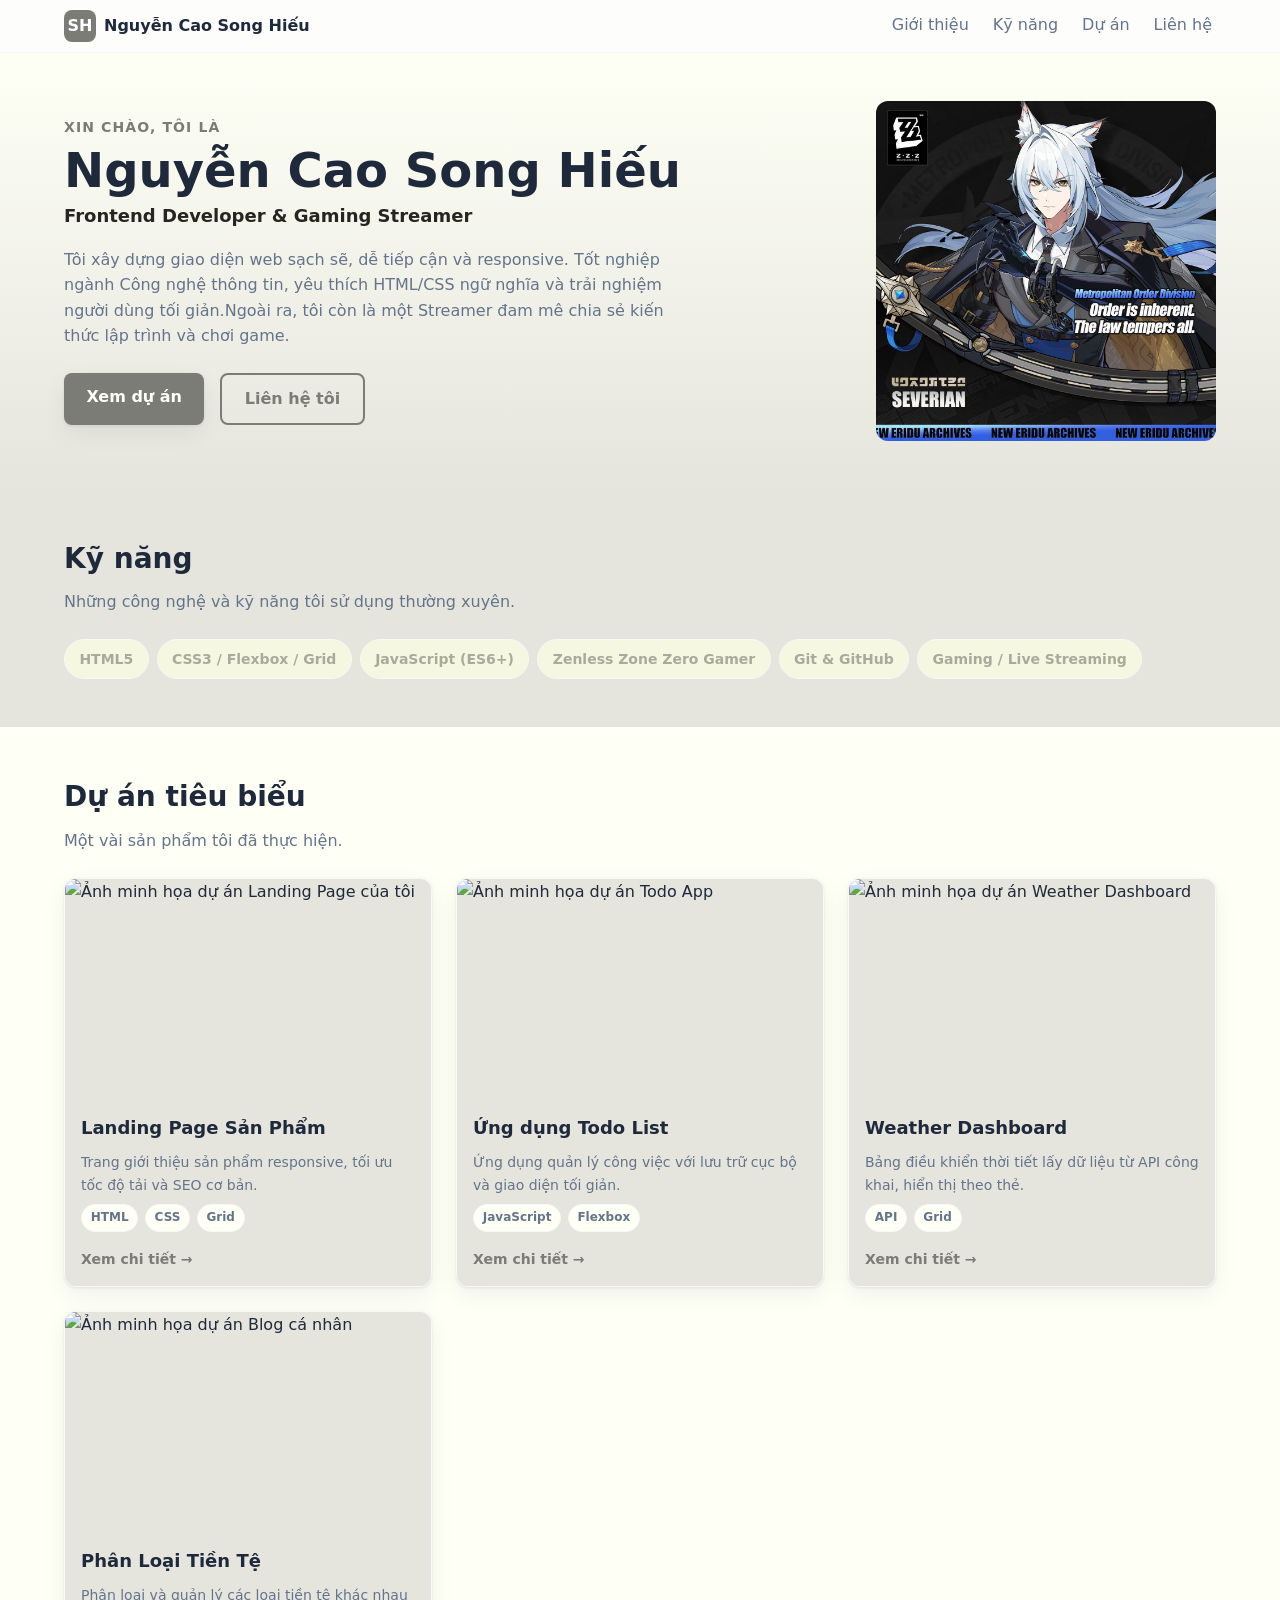
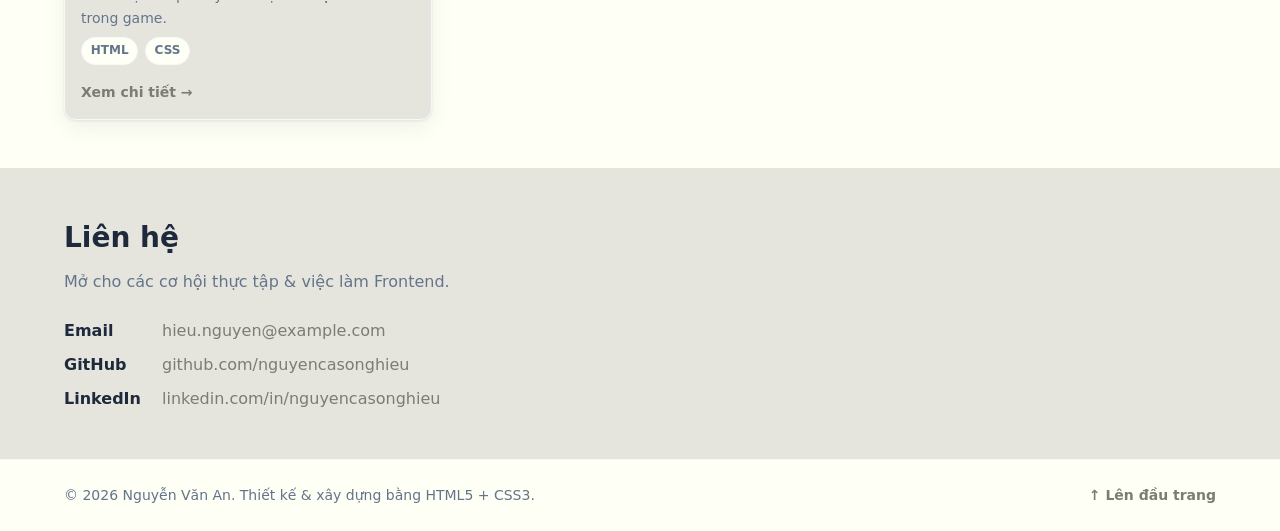
==== index.html @ f97935a9 "/Initial" ====
<!DOCTYPE html>
<!-- lang="vi" khai báo ngôn ngữ trang → hỗ trợ screen reader & SEO -->
<html lang="vi">

<head>
  <!-- ========== METADATA BẮT BUỘC ========== -->
  <meta charset="UTF-8" />
  <!-- viewport: nền tảng của responsive mobile-first, khóa tỉ lệ 1:1 với thiết bị -->
  <meta name="viewport" content="width=device-width, initial-scale=1.0" />
  <meta name="description" content="Portfolio CV của Nguyễn Cao Song Hiếu – Frontend Developer. Dự án, kỹ năng và thông tin liên hệ." />
  <meta name="author" content="Nguyễn Cao Song Hiếu" />
  <title>Nguyễn Cao Song Hiếu · Frontend Developer</title>

  <!-- Liên kết tới file CSS tách rời (yêu cầu của bài) -->
  <link rel="stylesheet" href="./assets/css/styles.css" />
</head>

<body>

  <!-- ========================================================== -->
  <!-- HEADER: nhận diện + điều hướng chính                        -->
  <!-- ========================================================== -->
  <header class="site-header">
    <div class="container header-inner">
      <!-- Thương hiệu cá nhân -->
      <a class="brand" href="#top" aria-label="Về đầu trang">
        <span class="brand-mark" aria-hidden="true">SH</span>
        <span class="brand-name">Nguyễn Cao Song Hiếu</span>
      </a>

      <!-- NAV dùng Flexbox (xem styles.css) -->
      <nav class="main-nav" aria-label="Điều hướng chính">
        <ul class="nav-list">
          <li><a href="#about">Giới thiệu</a></li>
          <li><a href="#skills">Kỹ năng</a></li>
          <li><a href="#projects">Dự án</a></li>
          <li><a href="#contact">Liên hệ</a></li>
        </ul>
      </nav>
    </div>
  </header>

  <!-- ========================================================== -->
  <!-- MAIN: toàn bộ nội dung chính của trang                      -->
  <!-- ========================================================== -->
  <main id="top">
    <!-- ----- SECTION: Giới thiệu / Hero ----- -->
    <section id="about" class="hero">
      <div class="container hero-inner">
        <div class="hero-text">
          <p class="eyebrow">Xin chào, tôi là</p>
          <h1 class="hero-title">Nguyễn Cao Song Hiếu</h1>
          <p class="hero-role">Frontend Developer &amp; Gaming Streamer</p>
          <p class="hero-desc">
            Tôi xây dựng giao diện web sạch sẽ, dễ tiếp cận và responsive.
            Tốt nghiệp ngành Công nghệ thông tin, yêu thích HTML/CSS ngữ nghĩa
            và trải nghiệm người dùng tối giản.Ngoài ra, tôi còn là một Streamer 
            đam mê chia sẻ kiến thức lập trình và chơi game.
          </p>
          <div class="hero-actions">
            <a class="btn btn-primary" href="#projects">Xem dự án</a>
            <a class="btn btn-outline" href="#contact">Liên hệ tôi</a>
          </div>
        </div>

        <!-- Ảnh đại diện: dùng placeholder, thay bằng ảnh thật của bạn -->
        <figure class="hero-avatar">
          <img
            src="./assets/img/1000016186.jpg"
            alt="Ảnh đại diện của Nguyễn Cao Song Hiếu"
            width="320" height="320" />
        </figure>
      </div>
    </section>

    <!-- ----- SECTION: Kỹ năng ----- -->
    <section id="skills" class="section">
      <div class="container">
        <h2 class="section-title">Kỹ năng</h2>
        <p class="section-sub">Những công nghệ và kỹ năng tôi sử dụng thường xuyên.</p>

        <ul class="skill-grid">
          <li class="skill-chip">HTML5</li>
          <li class="skill-chip">CSS3 / Flexbox / Grid</li>
          <li class="skill-chip">JavaScript (ES6+)</li>
          <li class="skill-chip">Zenless Zone Zero Gamer</li>
          <li class="skill-chip">Git &amp; GitHub</li>
          <li class="skill-chip">Gaming / Live Streaming</li>
        </ul>
      </div>
    </section>

    <!-- ----- SECTION: Dự án (danh sách thẻ dùng CSS Grid) ----- -->
    <section id="projects" class="section section-muted">
      <div class="container">
        <h2 class="section-title">Dự án tiêu biểu</h2>
        <p class="section-sub">Một vài sản phẩm tôi đã thực hiện.</p>

        <!-- .project-grid dùng CSS Grid (xem styles.css) -->
        <div class="project-grid">

          <!-- Mỗi thẻ là một <article> độc lập, có thể đứng riêng -->
          <article class="card">
            <img class="card-media"
              src="https://img.magnific.com/free-vector/travel-sale-landing-page-design_52683-46355.jpg?semt=ais_hybrid&w=740&q=80"
              alt="Ảnh minh họa dự án Landing Page của tôi" width="600" height="360" />
            <div class="card-body">
              <h3 class="card-title">Landing Page Sản Phẩm</h3>
              <p class="card-desc">
                Trang giới thiệu sản phẩm responsive, tối ưu tốc độ tải và SEO cơ bản.
              </p>
              <ul class="tag-list">
                <li>HTML</li>
                <li>CSS</li>
                <li>Grid</li>
              </ul>
              <a class="card-link" href="https://www.magnific.com/vectors/landing-page-templates" target="_blank" rel="noopener noreferrer">
                Xem chi tiết →
              </a>
            </div>
          </article>

          <article class="card">
            <img class="card-media"
              src="https://i.ytimg.com/vi/CsO0UJSqaw0/maxresdefault.jpg"
              alt="Ảnh minh họa dự án Todo App" width="600" height="360" />
            <div class="card-body">
              <h3 class="card-title">Ứng dụng Todo List</h3>
              <p class="card-desc">
                Ứng dụng quản lý công việc với lưu trữ cục bộ và giao diện tối giản.
              </p>
              <ul class="tag-list">
                <li>JavaScript</li>
                <li>Flexbox</li>
              </ul>
              <a class="card-link" href="https://www.youtube.com/watch?v=CsO0UJSqaw0" target="_blank" rel="noopener noreferrer">
                Xem chi tiết →
              </a>
            </div>
          </article>

          <article class="card">
            <img class="card-media"
              src="https://encrypted-tbn0.gstatic.com/images?q=tbn:ANd9GcQ9bOBEeA2aXXkEGuMAVkmvSI1DbzUaRr6bqA5GpvG6vP_dnpSIILkWjg&s=1024"
              alt="Ảnh minh họa dự án Weather Dashboard" width="600" height="360" />
            <div class="card-body">
              <h3 class="card-title">Weather Dashboard</h3>
              <p class="card-desc">
                Bảng điều khiển thời tiết lấy dữ liệu từ API công khai, hiển thị theo thẻ.
              </p>
              <ul class="tag-list">
                <li>API</li>
                <li>Grid</li>
              </ul>
              <a class="card-link" href="https://slidemodel.com/templates/vintage-weather-dashboard-powerpoint-template/" target="_blank" rel="noopener noreferrer">
                Xem chi tiết →
              </a>
            </div>
          </article>

          <article class="card">
            <img class="card-media"
              src="https://i.redd.it/4g26ekacua9d1.png"
              alt="Ảnh minh họa dự án Blog cá nhân" width="600" height="360" />
            <div class="card-body">
              <h3 class="card-title">Phân Loại Tiền Tệ</h3>
              <p class="card-desc">
                Phân loại và quản lý các loại tiền tệ khác nhau trong game.
              </p>
              <ul class="tag-list">
                <li>HTML</li>
                <li>CSS</li>
              </ul>
              <a class="card-link" href="https://www.reddit.com/r/ZZZ_Official/comments/1dqhk98/currency_and_items_for_people_coming_from/" target="_blank" rel="noopener noreferrer">
                Xem chi tiết →
              </a>
            </div>
          </article>

        </div><!-- /.project-grid -->
      </div>
    </section>

    <!-- ----- SECTION: Liên hệ ----- -->
    <section id="contact" class="section">
      <div class="container contact-inner">
        <h2 class="section-title">Liên hệ</h2>
        <p class="section-sub">Mở cho các cơ hội thực tập &amp; việc làm Frontend.</p>

        <ul class="contact-list">
          <li><span class="contact-label">Email</span> <a href="mailto:hieu.nguyen@example.com">hieu.nguyen@example.com</a></li>
          <li><span class="contact-label">GitHub</span> <a href="#">github.com/nguyencasonghieu</a></li>
          <li><span class="contact-label">LinkedIn</span> <a href="#">linkedin.com/in/nguyencasonghieu</a></li>
        </ul>
      </div>
    </section>

  </main>

  <!-- ========================================================== -->
  <!-- FOOTER                                                      -->
  <!-- ========================================================== -->
  <footer class="site-footer">
    <div class="container footer-inner">
      <p>© 2026 Nguyễn Văn An. Thiết kế &amp; xây dựng bằng HTML5 + CSS3.</p>
      <a href="#top" class="to-top">↑ Lên đầu trang</a>
    </div>
  </footer>

</body>

</html>
---- assets/css/styles.css ----
/* ==========================================================================
   PORTFOLIO CV – styles.css
   Chiến lược: MOBILE-FIRST
   - Mặc định (ngoài media query) = giao diện cho màn hình nhỏ nhất (~360px)
   - @media (min-width: 768px)  → nâng cấp cho tablet
   - @media (min-width: 1280px) → nâng cấp cho desktop
   ========================================================================== */

/* ==========================================================================
   1. DESIGN TOKENS – biến hệ thống thị giác (màu, chữ, khoảng cách, bo góc)
   Dùng custom properties để thay đổi tập trung, nhất quán toàn trang.
   ========================================================================== */
:root {
  /* --- Bảng màu --- */
  --color-primary: #7c7c77;      /* xanh thương hiệu */
  --color-primary-dark: #a9aa9d;
  --color-accent: #262521;       /* tím nhấn */
  --color-text: #1e293b;         /* chữ chính */
  --color-text-soft: #64748b;    /* chữ phụ */
  --color-bg: #e5e5dd;           /* nền trang */
  --color-surface: #fefff5;      /* nền vùng nhấn */
  --color-border: #f6f8fa;       /* viền */
  --color-chip: #f6f7e0;         /* nền chip kỹ năng */

  /* --- Typography --- */
  --font-base: system-ui, -apple-system, "Segoe UI", Roboto, Helvetica, Arial, sans-serif;
  --fs-sm: 0.875rem;   /* 14px */
  --fs-base: 1rem;     /* 16px */
  --fs-lg: 1.125rem;   /* 18px */
  --fs-h2: 1.5rem;     /* 24px */
  --fs-h1: 2rem;       /* 32px (sẽ tăng ở desktop) */
  --lh-base: 1.6;

  /* --- Khoảng cách (spacing scale) --- */
  --space-1: 0.5rem;
  --space-2: 1rem;
  --space-3: 1.5rem;
  --space-4: 2rem;
  --space-5: 3rem;

  /* --- Bố cục --- */
  --container-max: 1200px;
  --radius: 12px;
  --radius-sm: 8px;
  --shadow: 0 1px 3px rgba(15, 23, 42, 0.08), 0 8px 24px rgba(15, 23, 42, 0.06);
}

/* ==========================================================================
   2. CHUẨN HÓA BOX MODEL + RESET CƠ BẢN
   ========================================================================== */
*,
*::before,
*::after {
  box-sizing: border-box;   /* width đã bao gồm padding + border → dễ tính toán */
}

* {
  margin: 0;
  padding: 0;
}

html {
  scroll-behavior: smooth;        /* cuộn mượt khi bấm nav */
  -webkit-text-size-adjust: 100%; /* chống iOS tự phóng chữ */
}

body {
  font-family: var(--font-base);
  font-size: var(--fs-base);
  line-height: var(--lh-base);
  color: var(--color-text);
  background: var(--color-bg);
  overflow-x: hidden; /* LƯỚI AN TOÀN chống cuộn ngang; bố cục bên dưới vẫn tự đúng */
}

img {
  display: block;
  max-width: 100%;  /* ảnh không bao giờ tràn khung → không gây cuộn ngang */
  height: auto;
}

a {
  color: inherit;
  text-decoration: none;
}

ul {
  list-style: none;
}

/* ==========================================================================
   3. LAYOUT DÙNG LẠI – .container
   ========================================================================== */
.container {
  width: 100%;
  max-width: var(--container-max);
  margin-inline: auto;
  padding-inline: var(--space-2); /* lề ngang an toàn trên mobile */
}

.section {
  padding-block: var(--space-5);
}

.section-muted {
  background: var(--color-surface);
}

.section-title {
  font-size: var(--fs-h2);
  margin-bottom: var(--space-1);
}

.section-sub {
  color: var(--color-text-soft);
  margin-bottom: var(--space-3);
}

/* ==========================================================================
   4. HEADER + NAV (FLEXBOX)
   Mobile: thương hiệu trên, menu xuống dòng và tự wrap → không tràn ngang.
   ========================================================================== */
.site-header {
  position: sticky;
  top: 0;
  z-index: 10;
  background: rgba(255, 255, 255, 0.9);
  backdrop-filter: blur(8px);
  border-bottom: 1px solid var(--color-border);
}

.header-inner {
  display: flex;             /* FLEXBOX */
  flex-wrap: wrap;           /* cho phép xuống dòng trên màn hình hẹp */
  align-items: center;
  justify-content: space-between;
  gap: var(--space-1);
  padding-block: var(--space-1);
}

.brand {
  display: flex;
  align-items: center;
  gap: var(--space-1);
  font-weight: 700;
}

.brand-mark {
  display: grid;
  place-items: center;
  width: 2rem;
  height: 2rem;
  border-radius: var(--radius-sm);
  background: var(--color-primary);
  color: #fff;
  font-weight: 800;
}

/* Danh sách nav cũng là flex container */
.nav-list {
  display: flex;            /* FLEXBOX cho thanh điều hướng */
  flex-wrap: wrap;
  gap: var(--space-2);
}

.nav-list a {
  display: inline-block;
  padding: 0.25rem 0.25rem;
  color: var(--color-text-soft);
  font-weight: 500;
  border-bottom: 2px solid transparent;
  transition: color 0.15s, border-color 0.15s;
}

.nav-list a:hover,
.nav-list a:focus-visible {
  color: var(--color-primary);
  border-bottom-color: var(--color-primary);
}

/* ==========================================================================
   5. HERO / GIỚI THIỆU
   Mobile: xếp dọc (text trên, avatar dưới). Desktop: 2 cột.
   ========================================================================== */
.hero {
  padding-block: var(--space-5);
  background: linear-gradient(180deg, var(--color-surface), var(--color-bg));
}

.hero-inner {
  display: flex;
  flex-direction: column;     /* mobile-first: xếp dọc */
  gap: var(--space-4);
  align-items: flex-start;
}

.eyebrow {
  color: var(--color-primary);
  font-weight: 600;
  text-transform: uppercase;
  letter-spacing: 0.08em;
  font-size: var(--fs-sm);
}

.hero-title {
  font-size: var(--fs-h1);
  line-height: 1.15;
  margin-block: 0.25rem;
}

.hero-role {
  font-size: var(--fs-lg);
  color: var(--color-accent);
  font-weight: 600;
  margin-bottom: var(--space-2);
}

.hero-desc {
  color: var(--color-text-soft);
  max-width: 60ch;
  margin-bottom: var(--space-3);
}

.hero-actions {
  display: flex;
  flex-wrap: wrap;
  gap: var(--space-2);
}

.hero-avatar img {
  border-radius: var(--radius);
  /* box-shadow: var(--shadow); */
  width: 100%;
  /* max-width: 260px; */
}

/* --- Nút bấm --- */
.btn {
  display: inline-block;
  padding: 0.7rem 1.4rem;
  border-radius: var(--radius-sm);
  font-weight: 600;
  text-align: center;
  transition: transform 0.12s, background 0.15s, box-shadow 0.15s;
}

.btn:active { transform: translateY(1px); }

.btn-primary {
  background: var(--color-primary);
  color: #fff;
  box-shadow: var(--shadow);
}
.btn-primary:hover { background: var(--color-primary-dark); }

.btn-outline {
  border: 2px solid var(--color-primary);
  color: var(--color-primary);
}
.btn-outline:hover { background: var(--color-chip); }

/* ==========================================================================
   6. KỸ NĂNG – chip tự wrap bằng flex
   ========================================================================== */
.skill-grid {
  display: flex;
  flex-wrap: wrap;
  gap: var(--space-1);
}

.skill-chip {
  background: var(--color-chip);
  color: var(--color-primary-dark);
  border: 1px solid var(--color-border);
  padding: 0.5rem 0.9rem;
  border-radius: 999px;
  font-size: var(--fs-sm);
  font-weight: 600;
}

/* ==========================================================================
   7. DỰ ÁN – CSS GRID cho danh sách thẻ
   Mobile: 1 cột. Tablet: 2 cột. Desktop: 3 cột.
   ========================================================================== */
.project-grid {
  display: grid;                       /* CSS GRID */
  grid-template-columns: 1fr;          /* mobile-first: 1 cột */
  gap: var(--space-3);
}

.card {
  background: var(--color-bg);
  border: 1px solid var(--color-border);
  border-radius: var(--radius);
  overflow: hidden;                    /* bo góc gọn cả ảnh */
  box-shadow: var(--shadow);
  display: flex;
  flex-direction: column;
  transition: transform 0.15s, box-shadow 0.15s;
}

.card:hover {
  transform: translateY(-4px);
  box-shadow: 0 12px 32px rgba(15, 23, 42, 0.12);
}

.card-media {
  width: 100%;
  aspect-ratio: 5 / 3;                 /* giữ tỉ lệ ảnh ổn định */
  object-fit: cover;
}

.card-body {
  padding: var(--space-2);
  display: flex;
  flex-direction: column;
  gap: var(--space-1);
  flex: 1;                             /* các thẻ cao bằng nhau trong grid */
}

.card-title { font-size: var(--fs-lg); }

.card-desc {
  color: var(--color-text-soft);
  font-size: var(--fs-sm);
  flex: 1;
}

.tag-list {
  display: flex;
  flex-wrap: wrap;
  gap: 0.4rem;
}

.tag-list li {
  font-size: 0.75rem;
  font-weight: 600;
  color: var(--color-text-soft);
  background: var(--color-surface);
  border: 1px solid var(--color-border);
  padding: 0.2rem 0.55rem;
  border-radius: 999px;
}

.card-link {
  color: var(--color-primary);
  font-weight: 600;
  font-size: var(--fs-sm);
  margin-top: var(--space-1);
}

/* ==========================================================================
   8. LIÊN HỆ
   ========================================================================== */
.contact-list {
  display: flex;
  flex-direction: column;
  gap: var(--space-1);
}

.contact-list li {
  display: flex;
  flex-wrap: wrap;
  gap: var(--space-1);
  align-items: baseline;
}

.contact-label {
  min-width: 90px;
  font-weight: 700;
  color: var(--color-text);
}

.contact-list a { color: var(--color-primary); }
.contact-list a:hover { text-decoration: underline; }

/* ==========================================================================
   9. FOOTER
   ========================================================================== */
.site-footer {
  border-top: 1px solid var(--color-border);
  background: var(--color-surface);
  padding-block: var(--space-3);
}

.footer-inner {
  display: flex;
  flex-wrap: wrap;
  gap: var(--space-1);
  align-items: center;
  justify-content: space-between;
  color: var(--color-text-soft);
  font-size: var(--fs-sm);
}

.to-top { color: var(--color-primary); font-weight: 600; }

/* ==========================================================================
   10. MEDIA QUERIES – nâng cấp theo breakpoint (mobile-first)
   ========================================================================== */

/* ----- TABLET: ≥ 768px ----- */
@media (min-width: 768px) {
  :root {
    --fs-h1: 2.5rem;   /* 40px */
    --fs-h2: 1.75rem;  /* 28px */
  }

  .container { padding-inline: var(--space-3); }

  /* Hero chuyển sang 2 cột */
  .hero-inner {
    flex-direction: row;
    align-items: center;
    justify-content: space-between;
  }
  .hero-text { flex: 1; }
  .hero-avatar img { max-width: 300px; }

  /* Lưới dự án: 2 cột */
  .project-grid {
    grid-template-columns: repeat(2, 1fr);
  }
}

/* ----- DESKTOP: ≥ 1280px ----- */
@media (min-width: 1280px) {
  :root {
    --fs-h1: 3rem;     /* 48px */
  }

  /* Lưới dự án: 3 cột */
  .project-grid {
    grid-template-columns: repeat(3, 1fr);
  }

  .hero-avatar img { max-width: 340px; }
}

/* ==========================================================================
   11. HỖ TRỢ TIẾP CẬN & ƯA THÍCH NGƯỜI DÙNG
   ========================================================================== */
:focus-visible {
  outline: 3px solid var(--color-accent);
  outline-offset: 2px;
  border-radius: 4px;
}

@media (prefers-reduced-motion: reduce) {
  * {
    animation: none !important;
    transition: none !important;
    scroll-behavior: auto !important;
  }
}
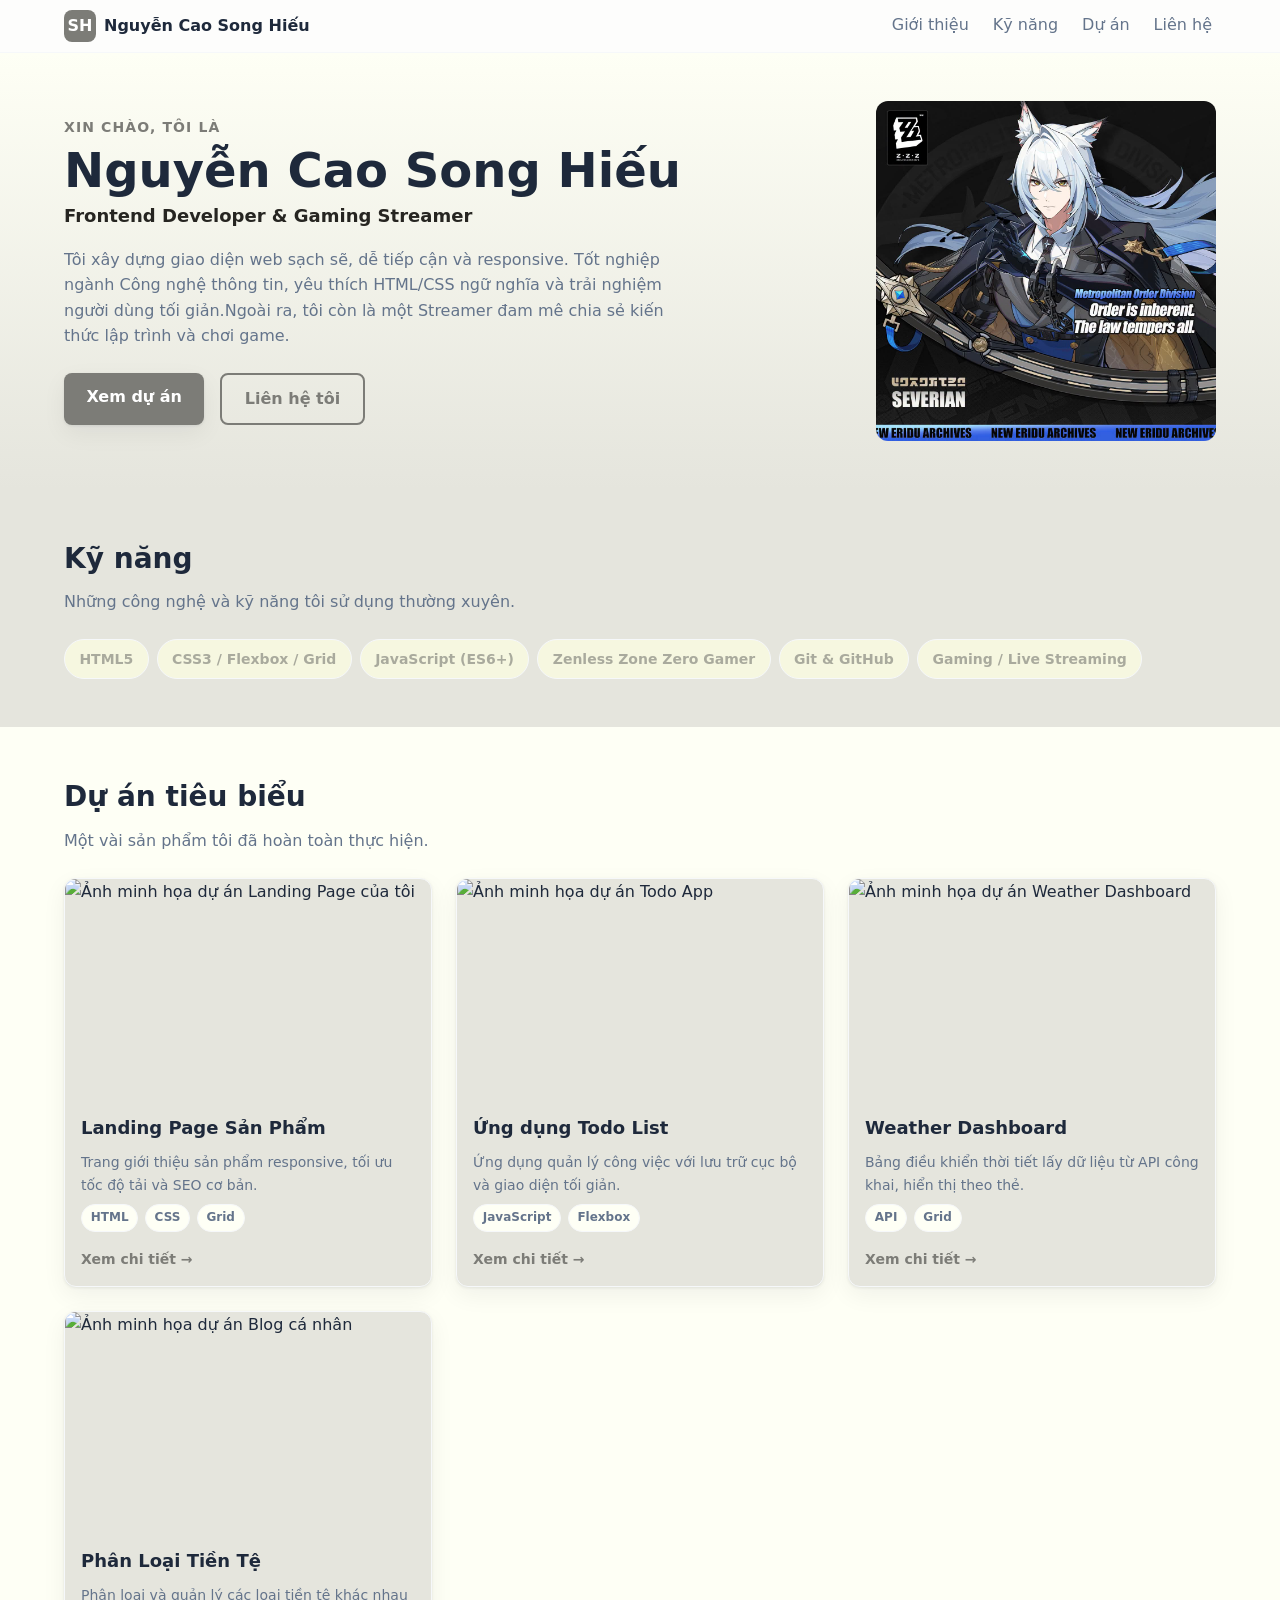
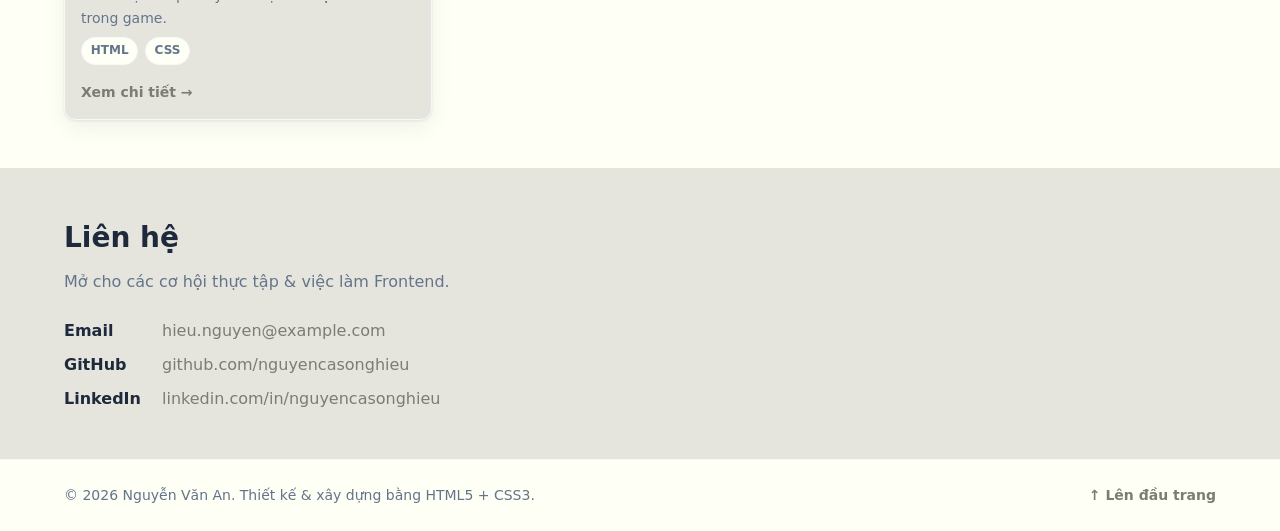
==== commit 7f3c2094: "fix(homapage): change name" ====
--- a/index.html
+++ b/index.html
@@ -94,7 +94,7 @@
     <section id="projects" class="section section-muted">
       <div class="container">
         <h2 class="section-title">Dự án tiêu biểu</h2>
-        <p class="section-sub">Một vài sản phẩm tôi đã thực hiện.</p>
+        <p class="section-sub">Một vài sản phẩm tôi đã hoàn toàn thực hiện.</p>
 
         <!-- .project-grid dùng CSS Grid (xem styles.css) -->
         <div class="project-grid">
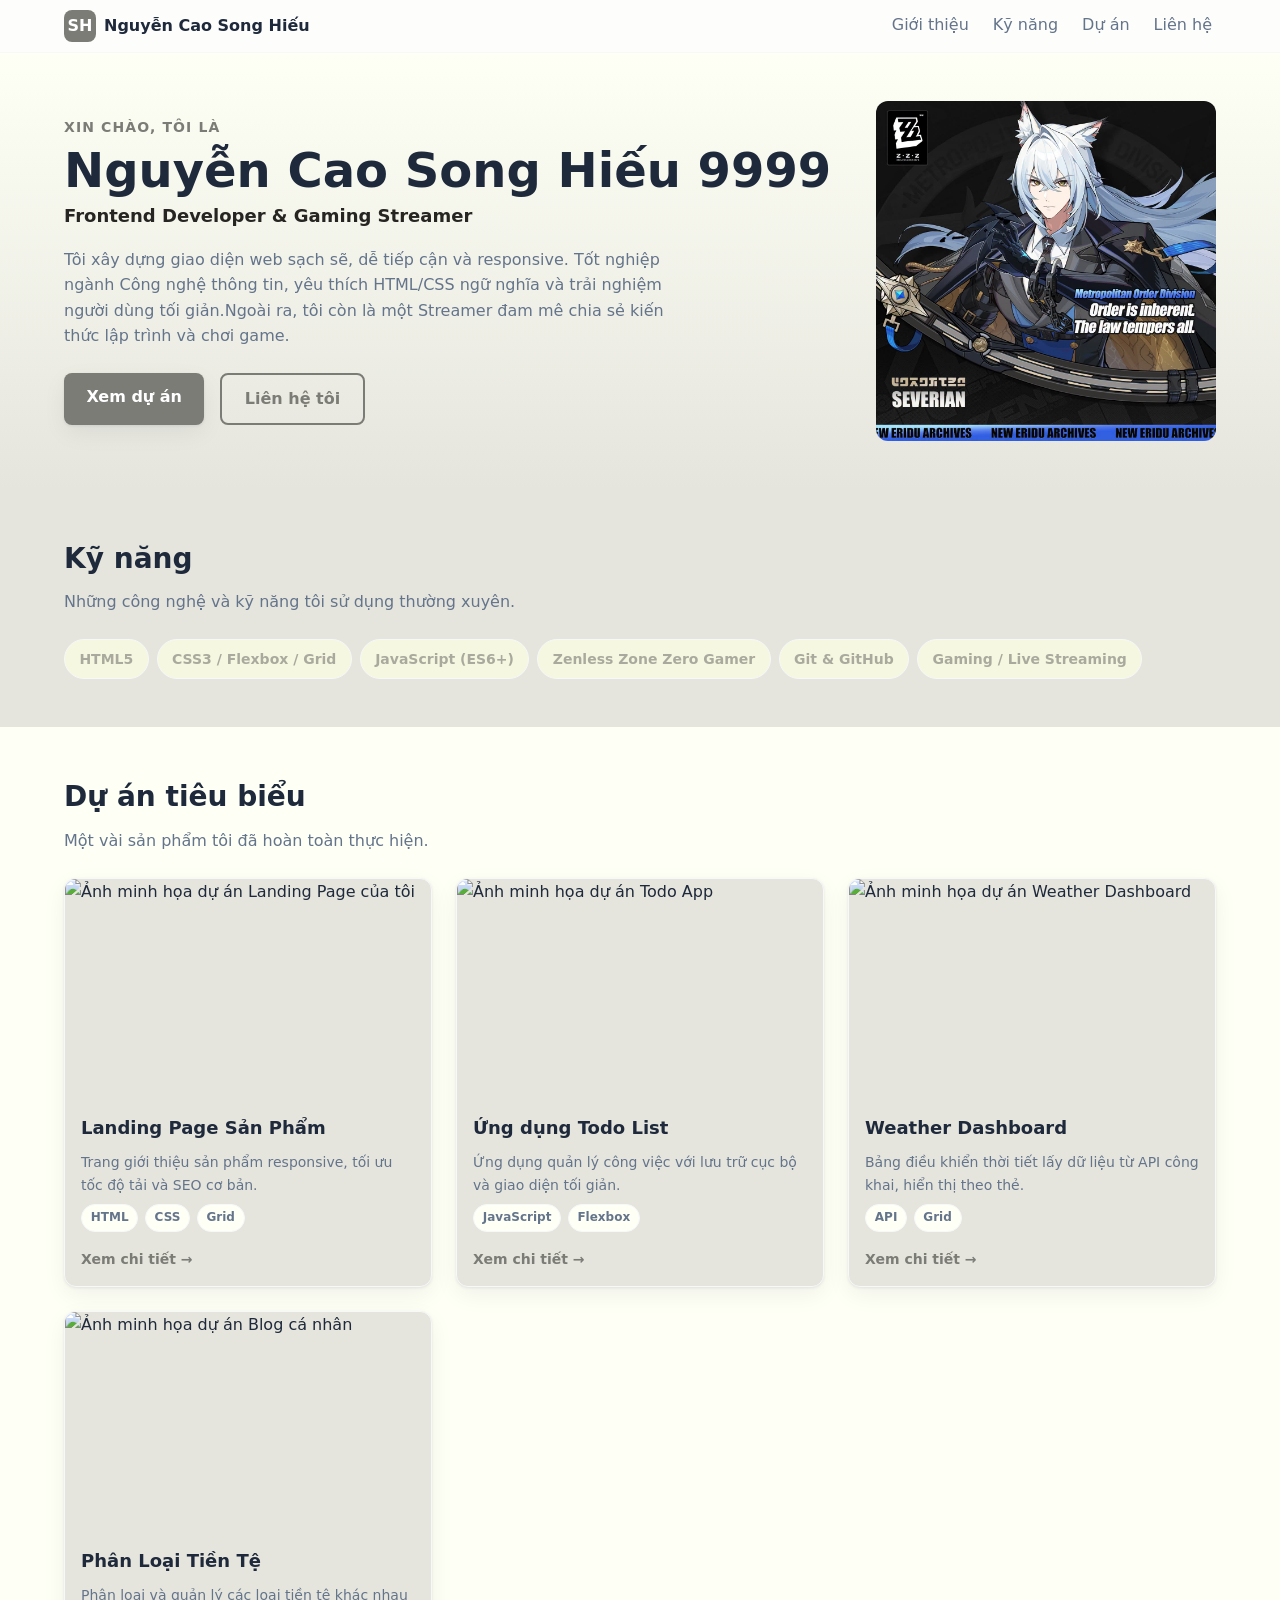
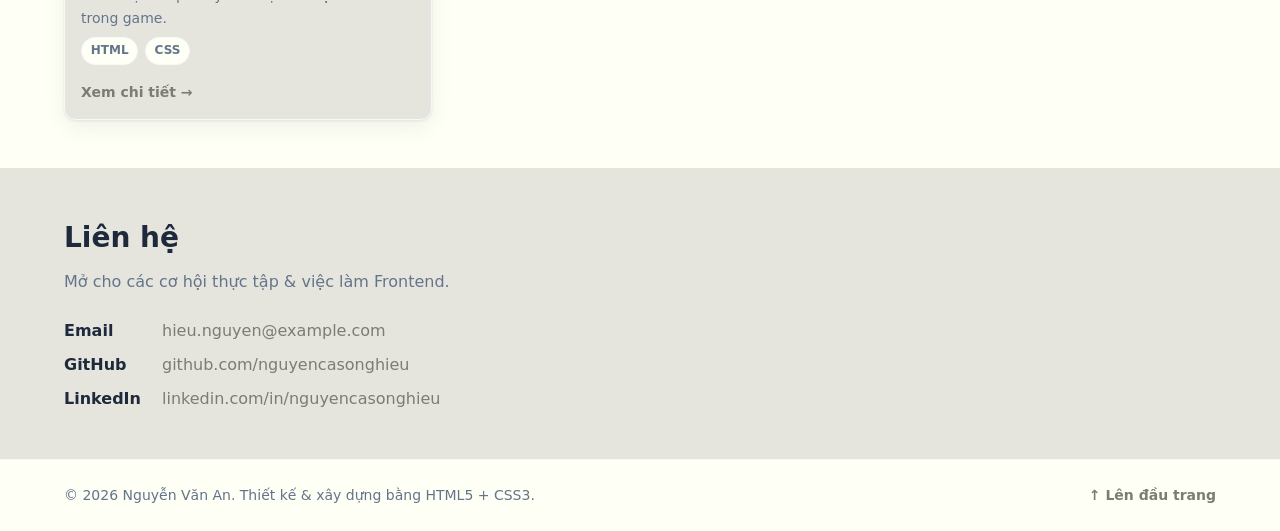
==== commit c5a94ace: "fix(homapage): change name" ====
--- a/index.html
+++ b/index.html
@@ -49,7 +49,7 @@
       <div class="container hero-inner">
         <div class="hero-text">
           <p class="eyebrow">Xin chào, tôi là</p>
-          <h1 class="hero-title">Nguyễn Cao Song Hiếu</h1>
+          <h1 class="hero-title">Nguyễn Cao Song Hiếu 9999</h1>
           <p class="hero-role">Frontend Developer &amp; Gaming Streamer</p>
           <p class="hero-desc">
             Tôi xây dựng giao diện web sạch sẽ, dễ tiếp cận và responsive.
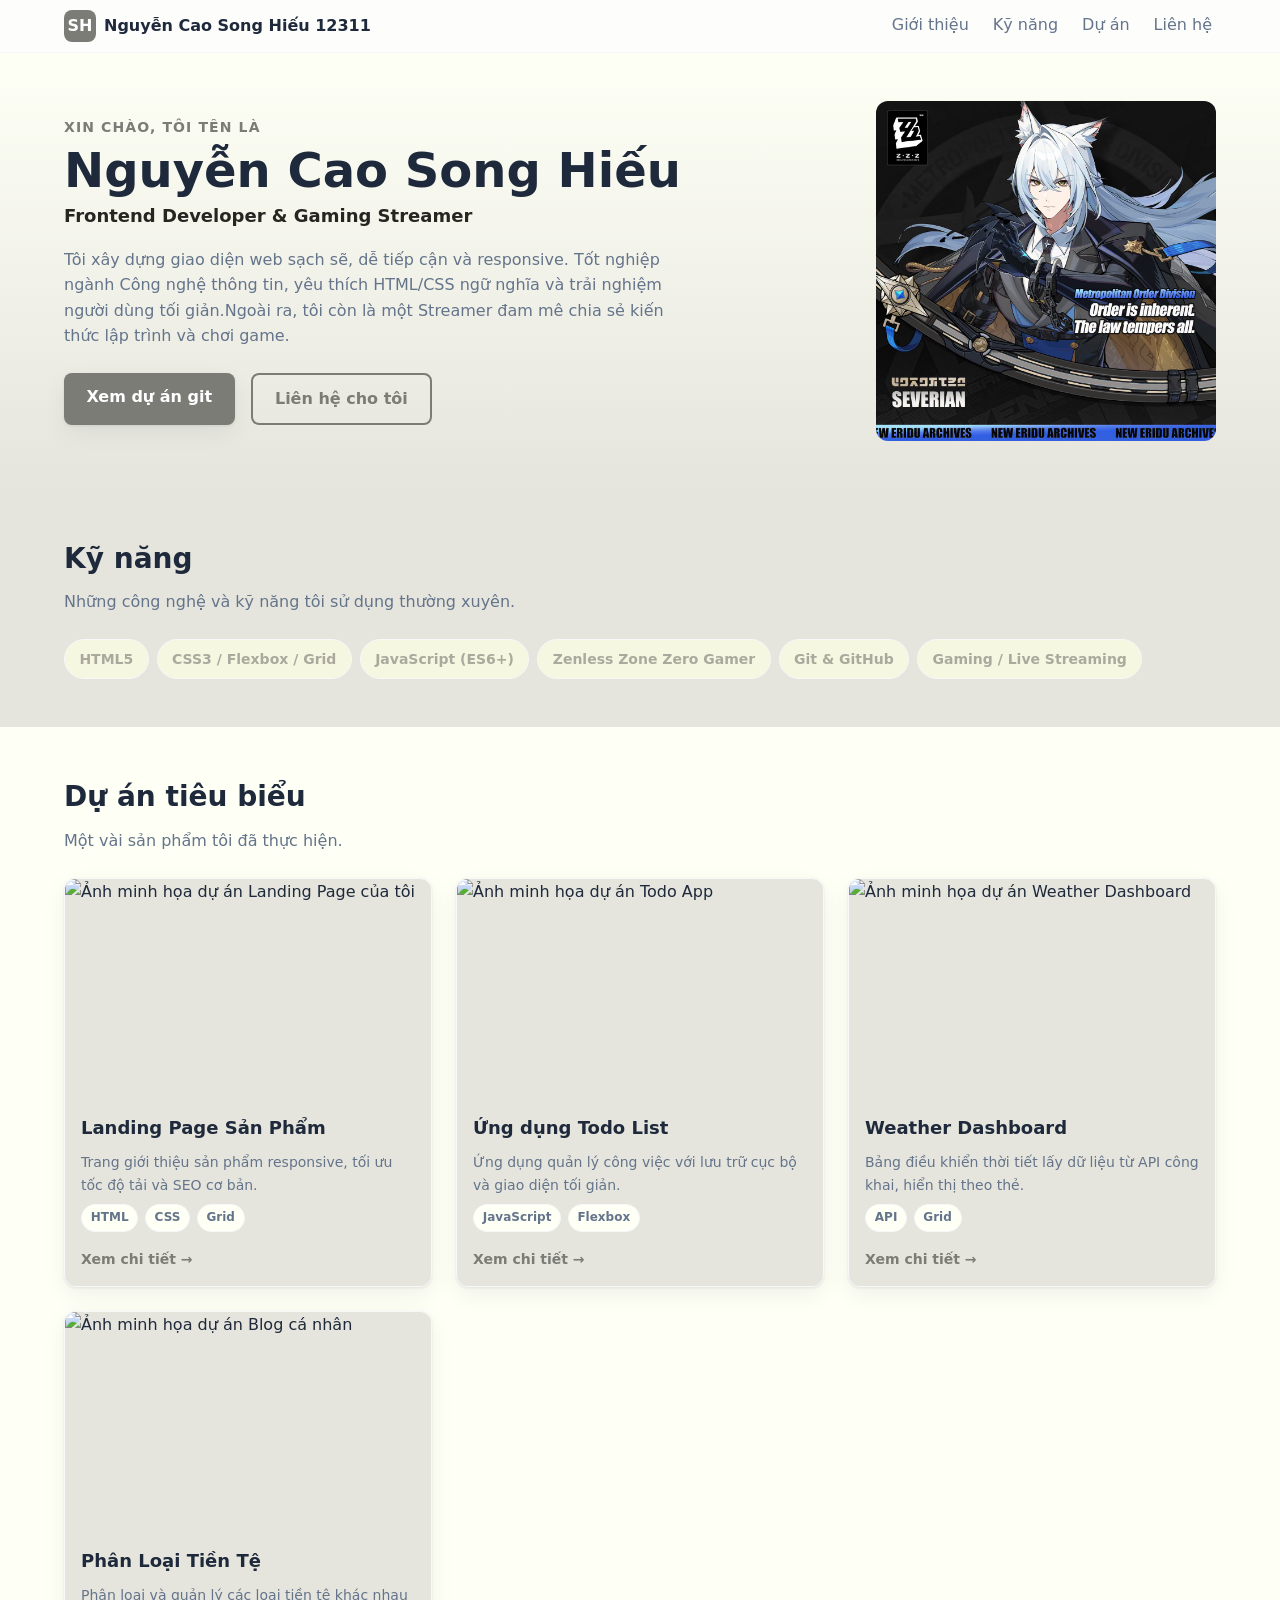
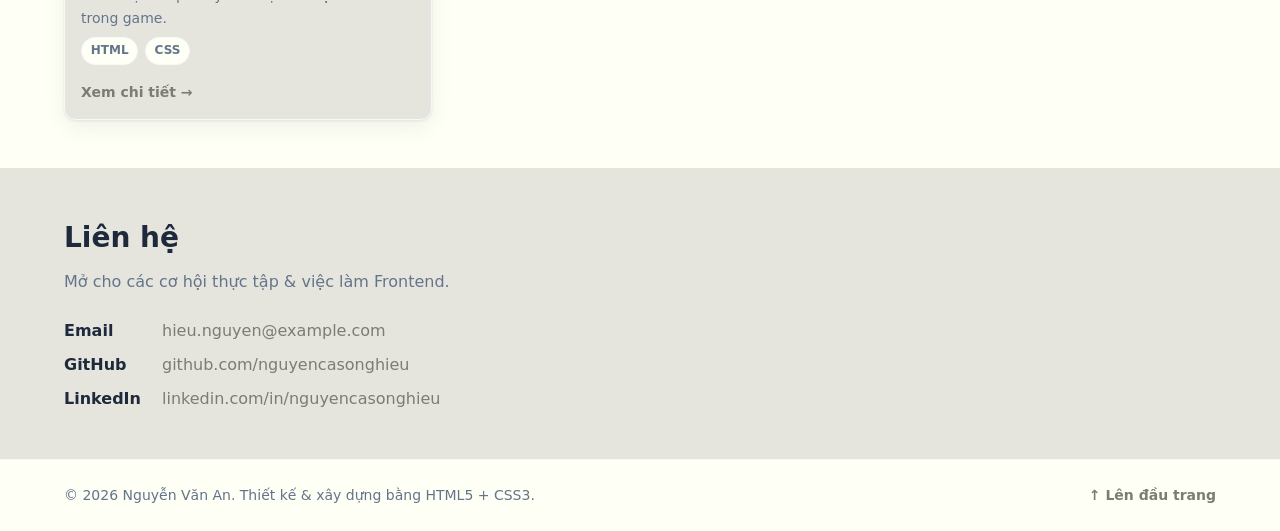
==== commit 2bd46e7c: "Update portfolio homepage Co-authored-by: Copilot <223556219+Copilot@users.noreply.github.com>" ====
--- a/index.html
+++ b/index.html
@@ -25,7 +25,7 @@
       <!-- Thương hiệu cá nhân -->
       <a class="brand" href="#top" aria-label="Về đầu trang">
         <span class="brand-mark" aria-hidden="true">SH</span>
-        <span class="brand-name">Nguyễn Cao Song Hiếu</span>
+        <span class="brand-name">Nguyễn Cao Song Hiếu 12311</span>
       </a>
 
       <!-- NAV dùng Flexbox (xem styles.css) -->
@@ -48,8 +48,8 @@
     <section id="about" class="hero">
       <div class="container hero-inner">
         <div class="hero-text">
-          <p class="eyebrow">Xin chào, tôi là</p>
-          <h1 class="hero-title">Nguyễn Cao Song Hiếu 9999</h1>
+          <p class="eyebrow">Xin chào, tôi tên là</p>
+          <h1 class="hero-title">Nguyễn Cao Song Hiếu</h1>
           <p class="hero-role">Frontend Developer &amp; Gaming Streamer</p>
           <p class="hero-desc">
             Tôi xây dựng giao diện web sạch sẽ, dễ tiếp cận và responsive.
@@ -58,8 +58,8 @@
             đam mê chia sẻ kiến thức lập trình và chơi game.
           </p>
           <div class="hero-actions">
-            <a class="btn btn-primary" href="#projects">Xem dự án</a>
-            <a class="btn btn-outline" href="#contact">Liên hệ tôi</a>
+            <a class="btn btn-primary" href="#projects">Xem dự án git</a>
+            <a class="btn btn-outline" href="#contact">Liên hệ cho tôi</a>
           </div>
         </div>
 
@@ -94,7 +94,7 @@
     <section id="projects" class="section section-muted">
       <div class="container">
         <h2 class="section-title">Dự án tiêu biểu</h2>
-        <p class="section-sub">Một vài sản phẩm tôi đã hoàn toàn thực hiện.</p>
+        <p class="section-sub">Một vài sản phẩm tôi đã thực hiện.</p>
 
         <!-- .project-grid dùng CSS Grid (xem styles.css) -->
         <div class="project-grid">
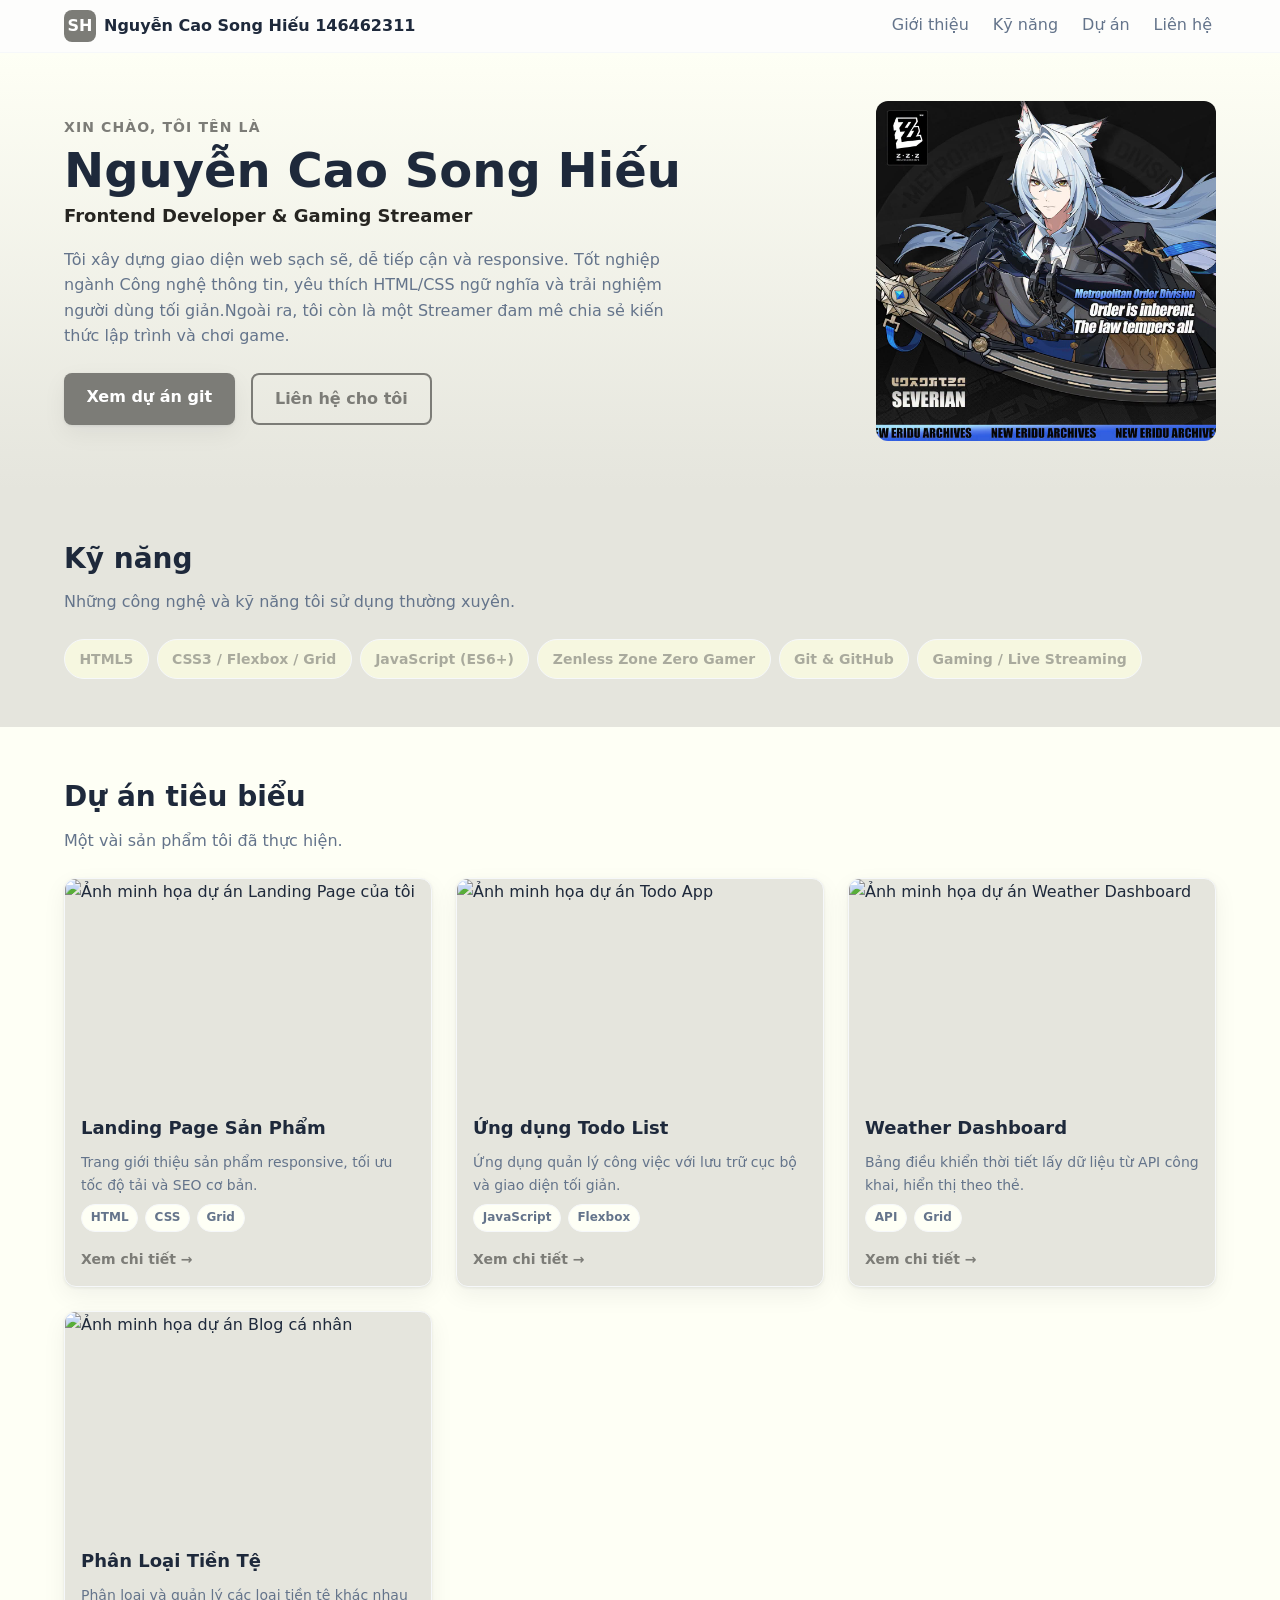
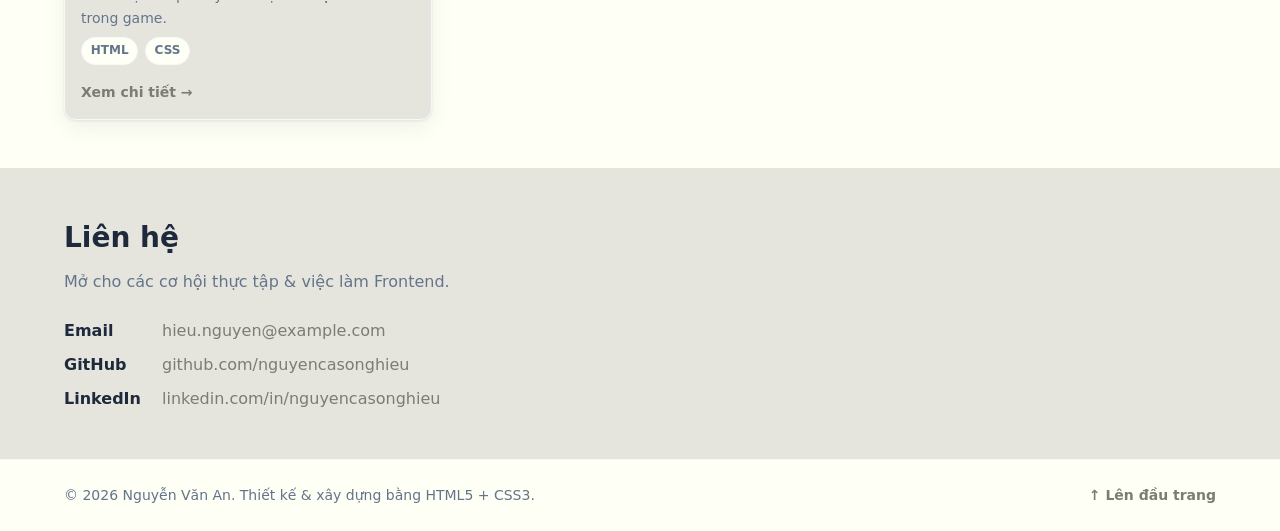
==== commit b12bbbda: "Update portfolio display name Co-authored-by: Copilot <223556219+Copilot@users.noreply.github.com>" ====
--- a/index.html
+++ b/index.html
@@ -25,7 +25,7 @@
       <!-- Thương hiệu cá nhân -->
       <a class="brand" href="#top" aria-label="Về đầu trang">
         <span class="brand-mark" aria-hidden="true">SH</span>
-        <span class="brand-name">Nguyễn Cao Song Hiếu 12311</span>
+        <span class="brand-name">Nguyễn Cao Song Hiếu 146462311</span>
       </a>
 
       <!-- NAV dùng Flexbox (xem styles.css) -->
